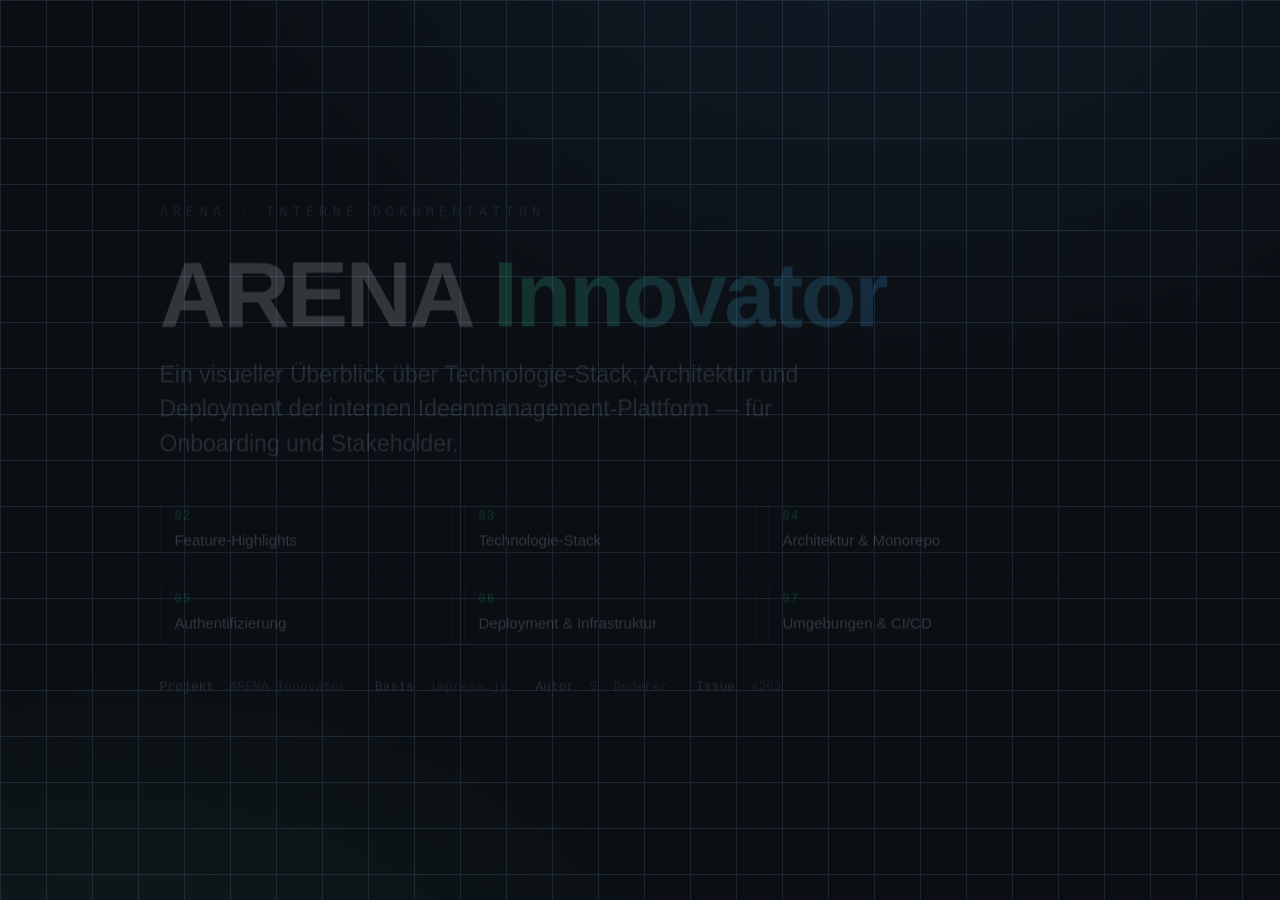
==== innovator-sdederer/index.html @ c208ceb4 "Add innovator landing page (impress.js) — sdederer version Self-contained impress.js overview of the" ====
<!doctype html>
<html lang="de">
<head>
    <meta charset="utf-8">
    <meta name="viewport" content="width=1024">
    <title>ARENA Innovator — Technologie- &amp; Deployment-Überblick</title>
    <link href="style.css" rel="stylesheet">
</head>
<body class="impress-not-supported">

<div class="fallback-message">
    <p>Dein Browser <b>unterstützt die von impress.js benötigten Features nicht</b>, daher siehst
        du eine vereinfachte Version dieser Präsentation.</p>
    <p>Für das beste Erlebnis nutze bitte ein aktuelles <b>Chrome</b>, <b>Safari</b> oder <b>Firefox</b>.</p>
</div>

<div id="impress" data-transition-duration="800">

    <!-- 01 · COVER -->
    <div id="cover" class="step" data-x="0" data-y="0" data-scale="1">
        <p class="cover-brand">ARENA · Interne Dokumentation</p>
        <h1 class="cover-title">
            <span class="arena">ARENA</span>
            <span class="innov">Innovator</span>
        </h1>
        <p class="cover-sub">Ein visueller Überblick über Technologie-Stack, Architektur und
            Deployment der internen Ideenmanagement-Plattform &mdash; für Onboarding und Stakeholder.</p>

        <ol class="cover-index">
            <li><span class="n">02</span> Feature-Highlights</li>
            <li><span class="n">03</span> Technologie-Stack</li>
            <li><span class="n">04</span> Architektur &amp; Monorepo</li>
            <li><span class="n">05</span> Authentifizierung</li>
            <li><span class="n">06</span> Deployment &amp; Infrastruktur</li>
            <li><span class="n">07</span> Umgebungen &amp; CI/CD</li>
        </ol>

        <div class="cover-meta">
            <span><b>Projekt</b> &nbsp;ARENA Innovator</span>
            <span><b>Basis</b> &nbsp;impress.js</span>
            <span><b>Autor</b> &nbsp;S. Dederer</span>
            <span><b>Issue</b> &nbsp;#263</span>
        </div>
    </div>

    <!-- 02 · FEATURES -->
    <div class="step" data-x="1700" data-y="0">
        <div class="panel">
            <span class="sheet-tag">02 / 07</span>
            <p class="kicker">Was der Innovator kann</p>
            <h2>Von der Idee zum Projekt</h2>
            <p class="lead">Mitarbeitende reichen Verbesserungsideen ein, das Team bewertet und
                prüft sie &mdash; angenommene Ideen werden zu echten Projekten.</p>
            <div class="feature-grid">
                <div class="feature">
                    <span class="num">FEAT · 01</span>
                    <h3>Ideen einreichen</h3>
                    <p>Strukturierte Erfassung von Ideen inkl. Beschreibung, Kategorie und Anhängen.</p>
                </div>
                <div class="feature">
                    <span class="num">FEAT · 02</span>
                    <h3>Voting</h3>
                    <p>Das Team stimmt über eingereichte Ideen ab &mdash; die relevantesten steigen auf.</p>
                </div>
                <div class="feature">
                    <span class="num">FEAT · 03</span>
                    <h3>Review-Workflow</h3>
                    <p>Ideen durchlaufen definierte Status bis zur Annahme und Projektüberführung.</p>
                </div>
            </div>
        </div>
    </div>

    <!-- 03 · TECH STACK -->
    <div class="step" data-x="3400" data-y="0">
        <div class="panel">
            <span class="sheet-tag">03 / 07</span>
            <p class="kicker">Technologie-Stack</p>
            <h2>Eine Anfrage, drei Schichten</h2>
            <div class="stack">
                <div class="layer fe">
                    <div>
                        <div class="tier">Frontend</div>
                        <div class="name">Angular</div>
                    </div>
                    <ul class="chips">
                        <li>standalone components</li>
                        <li>functional interceptors</li>
                        <li>feature-based folders</li>
                        <li>apps/frontend</li>
                    </ul>
                </div>
                <div class="flow-arrow">▼ &nbsp; HTTP · JSON &nbsp; ▼</div>
                <div class="layer be">
                    <div>
                        <div class="tier">Backend</div>
                        <div class="name">Spring Boot <small>· Java 25</small></div>
                    </div>
                    <ul class="chips">
                        <li>Maven</li>
                        <li>REST API</li>
                        <li>apps/backend</li>
                    </ul>
                </div>
                <div class="flow-arrow">▼ &nbsp; SQL &nbsp; ▼</div>
                <div class="layer db">
                    <div>
                        <div class="tier">Datenbank</div>
                        <div class="name">PostgreSQL</div>
                    </div>
                    <ul class="chips">
                        <li>PostgreSQL — jede deployte Umgebung</li>
                        <li>H2 file-based — lokale Entwicklung, ohne Setup</li>
                    </ul>
                </div>
            </div>
        </div>
    </div>

    <!-- 04 · ARCHITECTURE / MONOREPO -->
    <div class="step" data-x="5100" data-y="0">
        <div class="panel">
            <span class="sheet-tag">04 / 07</span>
            <p class="kicker">Architektur · Monorepo (#251)</p>
            <h2>Ein Repo, klar getrennte Apps</h2>
            <div class="two-col">
                <div class="card fe">
                    <h3><span class="dot"></span> apps/frontend</h3>
                    <ul>
                        <li>Angular Single-Page-App</li>
                        <li>Kommuniziert per REST mit dem Backend</li>
                        <li>Wird als Container ausgeliefert</li>
                    </ul>
                </div>
                <div class="card be">
                    <h3><span class="dot"></span> apps/backend</h3>
                    <ul>
                        <li>Spring Boot / Java 25 Service</li>
                        <li>Business-Logik &amp; Persistenz</li>
                        <li>Stellt die REST API bereit</li>
                    </ul>
                </div>
            </div>
            <p style="margin-top:22px">Frontend und Backend liegen zusammen im <strong>Monorepo</strong> &mdash;
                gemeinsame Konventionen, ein Ort für Doku (<code style="font-family:var(--mono);color:var(--accent)">README.md</code>,
                <code style="font-family:var(--mono);color:var(--accent)">CLAUDE.md</code>,
                <code style="font-family:var(--mono);color:var(--accent)">MIGRATION.md</code>) und eine
                durchgängige CI/CD-Pipeline.</p>
        </div>
    </div>

    <!-- 05 · AUTHENTICATION -->
    <div class="step" data-x="6800" data-y="0">
        <div class="panel">
            <span class="sheet-tag">05 / 07</span>
            <p class="kicker">Authentifizierung (#255 · #256)</p>
            <h2>Login über GitHub — abgesichert</h2>
            <p class="lead">Der Zugriff läuft über einen vorgeschalteten Proxy und einen zentralen
                Identity-Broker; GitHub dient als Identity Provider.</p>
            <div class="flow">
                <div class="node">
                    <span class="role">Nutzer</span>
                    <div class="who">Browser</div>
                    <p>ruft die App auf</p>
                </div>
                <div class="hop">→</div>
                <div class="node">
                    <span class="role">Gatekeeper</span>
                    <div class="who">OAuth2-Proxy</div>
                    <p>erzwingt Login vor der App</p>
                </div>
                <div class="hop">→</div>
                <div class="node">
                    <span class="role">Broker</span>
                    <div class="who">Keycloak</div>
                    <p>OAuth2 / OIDC Identity-Broker</p>
                </div>
                <div class="hop">→</div>
                <div class="node">
                    <span class="role">Identity Provider</span>
                    <div class="who">GitHub</div>
                    <p>authentifiziert den Nutzer</p>
                </div>
            </div>
        </div>
    </div>

    <!-- 06 · DEPLOYMENT -->
    <div class="step" data-x="8500" data-y="0">
        <div class="panel">
            <span class="sheet-tag">06 / 07</span>
            <p class="kicker">Deployment &amp; Infrastruktur</p>
            <h2>Container in, GitOps out</h2>
            <div class="pipe">
                <div class="stage">
                    <span class="s-name">Build</span>
                    <span class="s-tool">CI-Pipeline</span>
                </div>
                <div class="hop">→</div>
                <div class="stage">
                    <span class="s-name">Container</span>
                    <span class="s-tool">Podman / Docker</span>
                </div>
                <div class="hop">→</div>
                <div class="stage">
                    <span class="s-name">Registry</span>
                    <span class="s-tool">Image + Tag</span>
                </div>
                <div class="hop">→</div>
                <div class="stage">
                    <span class="s-name">Deploy</span>
                    <span class="s-tool">ArgoCD · GitOps</span>
                </div>
            </div>
            <p>Anwendungen werden <strong>containerisiert</strong> (Podman/Docker) und über
                <strong>ArgoCD</strong> nach dem <strong>GitOps</strong>-Prinzip ausgerollt: Der
                gewünschte Zustand steht in Git, ArgoCD gleicht das Cluster kontinuierlich damit ab.</p>
        </div>
    </div>

    <!-- 07 · ENVIRONMENTS / CI-CD -->
    <div class="step" data-x="10200" data-y="0">
        <div class="panel">
            <span class="sheet-tag">07 / 07</span>
            <p class="kicker">Umgebungen &amp; CI/CD</p>
            <h2>Drei Stufen bis zum Team</h2>
            <div class="env-row">
                <div class="env dev">
                    <span class="badge">dev</span>
                    <p>Kontinuierliche Integration neuer Änderungen — schnelles Feedback.</p>
                </div>
                <div class="env demo">
                    <span class="badge">demo</span>
                    <p>Vorführbarer Stand für Stakeholder und Reviews.</p>
                </div>
                <div class="env staging">
                    <span class="badge">staging</span>
                    <p>Produktionsnahe Absicherung vor dem finalen Rollout.</p>
                </div>
            </div>
            <p style="margin-top:22px">Jeder Merge durchläuft die <strong>CI/CD-Pipeline</strong>:
                Build &amp; Tests, Container-Build, dann GitOps-Deployment in die passende Umgebung.</p>
        </div>
    </div>

    <!-- 08 · OUTRO / OVERVIEW -->
    <div id="outro" class="step" data-x="5100" data-y="-2600" data-scale="3">
        <p class="kicker" style="text-align:center">Das große Ganze</p>
        <h2>Idee → Voting → Review → Projekt</h2>
        <p class="lead" style="margin:0 auto">Angular vorne, Spring Boot / Java 25 hinten, PostgreSQL
            als Speicher &mdash; abgesichert über Keycloak &amp; GitHub, containerisiert und per
            ArgoCD-GitOps über dev, demo und staging ausgerollt.</p>
        <ul class="map-legend">
            <li><b>STACK</b> &nbsp;Angular · Spring Boot · Java 25 · PostgreSQL / H2</li>
            <li><b>AUTH</b> &nbsp;OAuth2-Proxy · Keycloak · GitHub IdP</li>
            <li><b>DEPLOY</b> &nbsp;Podman/Docker · ArgoCD · GitOps</li>
            <li><b>ENVS</b> &nbsp;dev · demo · staging</li>
        </ul>
    </div>

</div>

<p class="hint">Navigation: → / Leertaste weiter · ← zurück · Schritt anklicken zum Zoomen</p>

<script src="vendor/impress.js"></script>
<script>impress().init();</script>

</body>
</html>
---- innovator-sdederer/style.css ----
/* =============================================================
   ARENA Innovator — Landingpage (sdederer)
   Self-contained impress.js presentation. No external assets.
   Visual language: dark "mission control" / systems console.
   ============================================================= */

:root {
    --bg:        #0b0f14;
    --bg-2:      #0f151d;
    --panel:     #131c26;
    --panel-2:   #18232f;
    --line:      #24313f;
    --line-soft: #1b2733;
    --ink:       #e8eef4;
    --ink-dim:   #9db0c2;
    --ink-mute:  #5f7488;
    --accent:    #3ddc97;   /* signal green */
    --accent-2:  #4ea8ff;   /* link blue    */
    --accent-3:  #ffcf5c;   /* highlight amber */
    --danger:    #ff6b6b;
    --mono: "SFMono-Regular", "JetBrains Mono", "Fira Code", Consolas, "Liberation Mono", Menlo, monospace;
    --sans: -apple-system, BlinkMacSystemFont, "Segoe UI", Roboto, Helvetica, Arial, sans-serif;
}

* { box-sizing: border-box; }

html, body {
    margin: 0;
    padding: 0;
    background: var(--bg);
    color: var(--ink);
    font-family: var(--sans);
    -webkit-font-smoothing: antialiased;
}

/* Subtle console grid behind everything */
body {
    background-image:
        radial-gradient(1200px 800px at 70% -10%, rgba(78,168,255,0.08), transparent 60%),
        radial-gradient(1000px 700px at 10% 120%, rgba(61,220,151,0.07), transparent 60%),
        linear-gradient(var(--line-soft) 1px, transparent 1px),
        linear-gradient(90deg, var(--line-soft) 1px, transparent 1px);
    background-size: auto, auto, 46px 46px, 46px 46px;
    background-color: var(--bg);
}

/* ----------------------------- fallback ----------------------------- */
.fallback-message {
    font-family: var(--sans);
    line-height: 1.4;
    width: 640px;
    margin: 12vh auto;
    padding: 24px 28px;
    border: 1px solid var(--line);
    border-radius: 10px;
    background: var(--panel);
    color: var(--ink-dim);
}
.impress-supported .fallback-message { display: none; }

/* --------------------------- impress steps -------------------------- */
.step {
    position: relative;
    width: 1000px;
    padding: 54px 60px;
    box-sizing: border-box;
    font-size: 20px;
    line-height: 1.5;
    opacity: 0.18;
    transition: opacity 0.6s ease;
}
.impress-enabled .step { margin: 0; }
.impress-on .step.active { opacity: 1; }

/* Card chrome shared by content steps */
.panel {
    position: relative;
    background: linear-gradient(180deg, var(--panel) 0%, var(--bg-2) 100%);
    border: 1px solid var(--line);
    border-radius: 16px;
    padding: 40px 44px;
    box-shadow: 0 30px 80px rgba(0,0,0,0.55), inset 0 1px 0 rgba(255,255,255,0.03);
}
.panel::before {
    /* corner registration ticks */
    content: "";
    position: absolute;
    inset: 10px;
    border: 1px solid transparent;
    border-radius: 10px;
    background:
        linear-gradient(var(--accent), var(--accent)) left  top    / 18px 2px no-repeat,
        linear-gradient(var(--accent), var(--accent)) left  top    / 2px 18px no-repeat,
        linear-gradient(var(--accent), var(--accent)) right top    / 18px 2px no-repeat,
        linear-gradient(var(--accent), var(--accent)) right top    / 2px 18px no-repeat,
        linear-gradient(var(--accent), var(--accent)) left  bottom / 18px 2px no-repeat,
        linear-gradient(var(--accent), var(--accent)) left  bottom / 2px 18px no-repeat,
        linear-gradient(var(--accent), var(--accent)) right bottom / 18px 2px no-repeat,
        linear-gradient(var(--accent), var(--accent)) right bottom / 2px 18px no-repeat;
    opacity: 0.35;
    pointer-events: none;
}

/* Kicker / eyebrow */
.kicker {
    font-family: var(--mono);
    font-size: 13px;
    letter-spacing: 0.22em;
    text-transform: uppercase;
    color: var(--accent);
    margin: 0 0 10px;
}
.sheet-tag {
    position: absolute;
    top: 22px;
    right: 26px;
    font-family: var(--mono);
    font-size: 12px;
    letter-spacing: 0.12em;
    color: var(--ink-mute);
}

h1, h2, h3 { margin: 0; font-weight: 700; letter-spacing: -0.01em; }
h2 { font-size: 38px; line-height: 1.1; margin-bottom: 8px; }
h3 { font-size: 20px; }
p  { margin: 0 0 14px; color: var(--ink-dim); }
.lead { font-size: 21px; color: var(--ink); max-width: 46ch; }
em { color: var(--accent-3); font-style: normal; }
strong { color: var(--ink); }

/* ------------------------------- cover ------------------------------ */
#cover { width: 1080px; text-align: left; }
.cover-brand {
    font-family: var(--mono);
    font-size: 14px;
    letter-spacing: 0.35em;
    text-transform: uppercase;
    color: var(--ink-mute);
    margin-bottom: 26px;
}
.cover-title {
    font-size: 92px;
    line-height: 0.98;
    letter-spacing: -0.03em;
    margin-bottom: 18px;
}
.cover-title .arena { color: var(--ink); }
.cover-title .innov {
    background: linear-gradient(100deg, var(--accent), var(--accent-2));
    -webkit-background-clip: text;
    background-clip: text;
    color: transparent;
}
.cover-sub { font-size: 23px; max-width: 52ch; color: var(--ink-dim); }

.cover-index {
    list-style: none;
    margin: 34px 0 0;
    padding: 0;
    display: grid;
    grid-template-columns: repeat(3, 1fr);
    gap: 12px;
    max-width: 900px;
}
.cover-index li {
    border: 1px solid var(--line);
    border-radius: 10px;
    padding: 12px 14px;
    background: rgba(19,28,38,0.6);
    font-size: 15px;
    color: var(--ink);
}
.cover-index .n {
    font-family: var(--mono);
    font-size: 12px;
    color: var(--accent);
    display: block;
    margin-bottom: 4px;
    letter-spacing: 0.1em;
}
.cover-meta {
    margin-top: 30px;
    font-family: var(--mono);
    font-size: 13px;
    color: var(--ink-mute);
    display: flex;
    gap: 28px;
    flex-wrap: wrap;
}
.cover-meta b { color: var(--ink-dim); font-weight: 500; }

/* ------------------------------ chips ------------------------------ */
.chips { list-style: none; margin: 0; padding: 0; display: flex; flex-wrap: wrap; gap: 8px; }
.chips li {
    font-family: var(--mono);
    font-size: 13px;
    color: var(--ink-dim);
    border: 1px solid var(--line);
    border-radius: 999px;
    padding: 4px 12px;
    background: rgba(255,255,255,0.02);
}

/* ------------------------- tech stack layers ------------------------ */
.stack { display: grid; gap: 14px; margin-top: 8px; }
.layer {
    display: grid;
    grid-template-columns: 150px 1fr;
    gap: 20px;
    align-items: center;
    border: 1px solid var(--line);
    border-left: 3px solid var(--accent);
    border-radius: 12px;
    padding: 18px 22px;
    background: var(--panel-2);
}
.layer.be  { border-left-color: var(--accent-2); }
.layer.db  { border-left-color: var(--accent-3); }
.layer .tier {
    font-family: var(--mono);
    font-size: 12px;
    letter-spacing: 0.14em;
    text-transform: uppercase;
    color: var(--ink-mute);
}
.layer .name { font-size: 26px; font-weight: 700; color: var(--ink); }
.layer .name small { font-size: 15px; color: var(--ink-dim); font-weight: 400; }
.flow-arrow {
    text-align: center;
    font-family: var(--mono);
    font-size: 12px;
    color: var(--ink-mute);
    letter-spacing: 0.2em;
    margin: -4px 0;
}

/* --------------------------- two column ---------------------------- */
.two-col { display: grid; grid-template-columns: 1fr 1fr; gap: 26px; }
.card {
    border: 1px solid var(--line);
    border-radius: 12px;
    padding: 20px 22px;
    background: var(--panel-2);
}
.card h3 { margin-bottom: 10px; display: flex; align-items: center; gap: 10px; }
.card h3 .dot { width: 9px; height: 9px; border-radius: 50%; background: var(--accent); }
.card.be h3 .dot { background: var(--accent-2); }
.card.db h3 .dot { background: var(--accent-3); }
.card ul { margin: 0; padding-left: 18px; }
.card li { color: var(--ink-dim); font-size: 16px; margin-bottom: 6px; }
.card code { font-family: var(--mono); color: var(--accent); font-size: 14px; }

/* ------------------------- feature grid ---------------------------- */
.feature-grid { display: grid; grid-template-columns: repeat(3, 1fr); gap: 18px; }
.feature {
    border: 1px solid var(--line);
    border-radius: 12px;
    padding: 22px;
    background: var(--panel-2);
}
.feature .num {
    font-family: var(--mono);
    font-size: 12px;
    color: var(--accent);
    letter-spacing: 0.1em;
}
.feature h3 { margin: 8px 0 8px; font-size: 22px; }
.feature p { font-size: 15px; margin: 0; }

/* ---------------------------- auth flow ---------------------------- */
.flow {
    display: flex;
    align-items: stretch;
    gap: 0;
    margin-top: 10px;
}
.node {
    flex: 1;
    border: 1px solid var(--line);
    border-radius: 12px;
    padding: 18px 16px;
    background: var(--panel-2);
    text-align: center;
}
.node .role {
    font-family: var(--mono);
    font-size: 11px;
    letter-spacing: 0.12em;
    text-transform: uppercase;
    color: var(--ink-mute);
    display: block;
    margin-bottom: 6px;
}
.node .who { font-size: 20px; font-weight: 700; color: var(--ink); }
.node p { font-size: 13px; margin: 6px 0 0; }
.hop {
    flex: 0 0 46px;
    display: flex;
    align-items: center;
    justify-content: center;
    color: var(--accent);
    font-family: var(--mono);
    font-size: 20px;
}

/* --------------------------- deployment ---------------------------- */
.pipe { display: flex; align-items: center; gap: 0; margin: 6px 0 22px; }
.stage {
    flex: 1;
    text-align: center;
    border: 1px solid var(--line);
    border-radius: 10px;
    padding: 14px 8px;
    background: var(--panel-2);
    font-size: 15px;
}
.stage .s-name { font-weight: 700; color: var(--ink); display: block; }
.stage .s-tool { font-family: var(--mono); font-size: 12px; color: var(--accent); }
.pipe .hop { flex: 0 0 40px; }

.env-row { display: grid; grid-template-columns: repeat(3, 1fr); gap: 16px; }
.env {
    border: 1px solid var(--line);
    border-radius: 12px;
    padding: 18px 20px;
    background: var(--panel-2);
}
.env .badge {
    font-family: var(--mono);
    font-size: 12px;
    letter-spacing: 0.1em;
    text-transform: uppercase;
    padding: 3px 9px;
    border-radius: 999px;
    color: var(--bg);
    background: var(--accent);
    display: inline-block;
    margin-bottom: 8px;
}
.env.demo .badge    { background: var(--accent-2); }
.env.staging .badge { background: var(--accent-3); }
.env p { font-size: 14px; margin: 0; }

/* --------------------------- outro / map --------------------------- */
#outro { width: 1100px; text-align: center; }
#outro h2 { font-size: 48px; }
.map-legend {
    list-style: none; padding: 0; margin: 26px auto 0; max-width: 760px;
    display: grid; grid-template-columns: repeat(2, 1fr); gap: 12px; text-align: left;
}
.map-legend li {
    font-size: 15px; color: var(--ink-dim);
    border: 1px solid var(--line); border-radius: 10px; padding: 12px 16px;
    background: rgba(19,28,38,0.5);
}
.map-legend b { color: var(--accent); font-family: var(--mono); font-size: 13px; }

/* ------------------------------ hint ------------------------------- */
.hint {
    position: fixed;
    bottom: 18px;
    left: 0; right: 0;
    text-align: center;
    font-family: var(--mono);
    font-size: 12px;
    letter-spacing: 0.1em;
    color: var(--ink-mute);
    z-index: 10;
    opacity: 0;
    transition: opacity 0.5s;
}
.impress-on .hint { opacity: 0.8; }

/* impress fallback when disabled: stack vertically */
.impress-not-supported .step { opacity: 1; margin: 40px auto; }
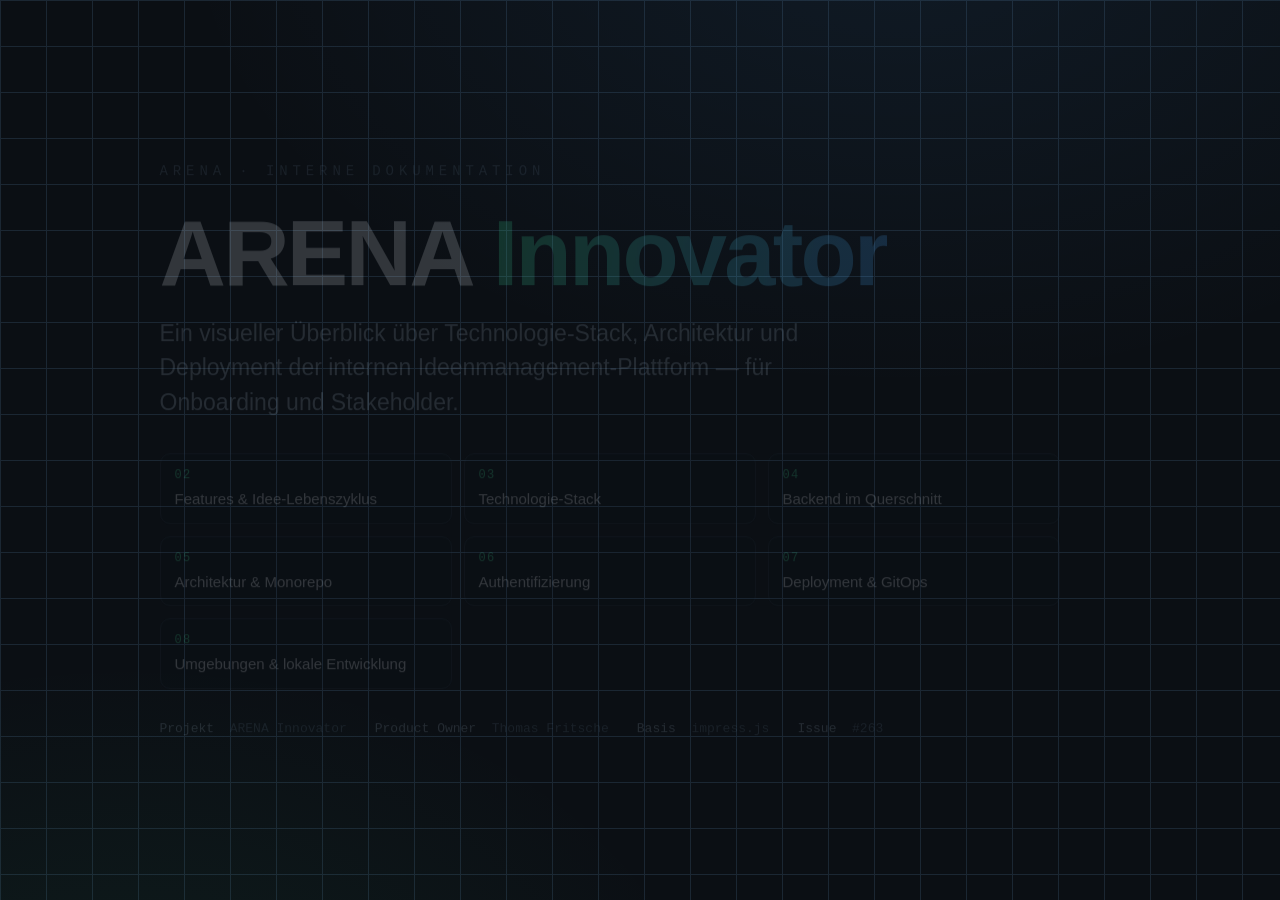
==== commit 7e5d9262: "Enrich innovator landing page: stack, backend, auth, deployment detail Expands the sdederer version " ====
--- a/innovator-sdederer/index.html
+++ b/innovator-sdederer/index.html
@@ -27,54 +27,74 @@
             Deployment der internen Ideenmanagement-Plattform &mdash; für Onboarding und Stakeholder.</p>
 
         <ol class="cover-index">
-            <li><span class="n">02</span> Feature-Highlights</li>
+            <li><span class="n">02</span> Features &amp; Idee-Lebenszyklus</li>
             <li><span class="n">03</span> Technologie-Stack</li>
-            <li><span class="n">04</span> Architektur &amp; Monorepo</li>
-            <li><span class="n">05</span> Authentifizierung</li>
-            <li><span class="n">06</span> Deployment &amp; Infrastruktur</li>
-            <li><span class="n">07</span> Umgebungen &amp; CI/CD</li>
+            <li><span class="n">04</span> Backend im Querschnitt</li>
+            <li><span class="n">05</span> Architektur &amp; Monorepo</li>
+            <li><span class="n">06</span> Authentifizierung</li>
+            <li><span class="n">07</span> Deployment &amp; GitOps</li>
+            <li><span class="n">08</span> Umgebungen &amp; lokale Entwicklung</li>
         </ol>
 
         <div class="cover-meta">
             <span><b>Projekt</b> &nbsp;ARENA Innovator</span>
+            <span><b>Product Owner</b> &nbsp;Thomas Fritsche</span>
             <span><b>Basis</b> &nbsp;impress.js</span>
-            <span><b>Autor</b> &nbsp;S. Dederer</span>
             <span><b>Issue</b> &nbsp;#263</span>
         </div>
     </div>
 
-    <!-- 02 · FEATURES -->
-    <div class="step" data-x="1700" data-y="0">
-        <div class="panel">
-            <span class="sheet-tag">02 / 07</span>
+    <!-- 02 · FEATURES & LIFECYCLE -->
+    <div class="step" data-x="1800" data-y="0">
+        <div class="panel">
+            <span class="sheet-tag">02 / 08</span>
             <p class="kicker">Was der Innovator kann</p>
             <h2>Von der Idee zum Projekt</h2>
-            <p class="lead">Mitarbeitende reichen Verbesserungsideen ein, das Team bewertet und
-                prüft sie &mdash; angenommene Ideen werden zu echten Projekten.</p>
+            <p class="lead">Mitarbeitende reichen Ideen ein, das Team bewertet und prüft sie &mdash;
+                angenommene Ideen werden zu echten Projekten.</p>
             <div class="feature-grid">
                 <div class="feature">
                     <span class="num">FEAT · 01</span>
                     <h3>Ideen einreichen</h3>
-                    <p>Strukturierte Erfassung von Ideen inkl. Beschreibung, Kategorie und Anhängen.</p>
+                    <p>Erfassung inkl. Beschreibung &amp; Kategorie. Entwürfe sind nur für den Autor sichtbar.</p>
                 </div>
                 <div class="feature">
                     <span class="num">FEAT · 02</span>
                     <h3>Voting</h3>
-                    <p>Das Team stimmt über eingereichte Ideen ab &mdash; die relevantesten steigen auf.</p>
+                    <p>Das Team stimmt über veröffentlichte Ideen ab &mdash; die relevantesten steigen auf.</p>
                 </div>
                 <div class="feature">
                     <span class="num">FEAT · 03</span>
                     <h3>Review-Workflow</h3>
-                    <p>Ideen durchlaufen definierte Status bis zur Annahme und Projektüberführung.</p>
-                </div>
-            </div>
+                    <p>Organisator:innen prüfen Ideen; ein Verdikt pro Review &mdash; angenommen oder abgelehnt.</p>
+                </div>
+            </div>
+
+            <p class="kicker" style="margin-top:24px">Idee als Zustandsautomat</p>
+            <div class="lifecycle">
+                <div class="lc-node"><b>Draft</b><small>nur Autor</small></div>
+                <div class="lc-arrow"><span class="glyph">→</span>publish</div>
+                <div class="lc-node"><b>Published</b><small>für alle</small></div>
+                <div class="lc-arrow"><span class="glyph">→</span>submit</div>
+                <div class="lc-node"><b>Review</b><small>Verdikt offen</small></div>
+                <div class="lc-arrow"><span class="glyph">→</span>approve</div>
+                <div class="lc-node"><b>Approved</b><small>freigegeben</small></div>
+                <div class="lc-arrow"><span class="glyph">→</span>start</div>
+                <div class="lc-node"><b>Progress</b><small>in Umsetzung</small></div>
+                <div class="lc-arrow"><span class="glyph">⇢</span>auto</div>
+                <div class="lc-node"><b>Archived</b><small>ausgelaufen</small></div>
+                <div class="lc-arrow"><span class="glyph">↘</span>reject</div>
+                <div class="lc-node reject"><b>Rejected</b><small>abgelehnt</small></div>
+            </div>
+            <p class="lc-note">Rollen <strong>Employee</strong> &amp; <strong>Organisator</strong> treiben die Übergänge &middot;
+                Archivierung durch einen Job um 00:00 UTC &middot; abgelehnte &amp; archivierte Ideen bleiben sichtbar</p>
         </div>
     </div>
 
     <!-- 03 · TECH STACK -->
-    <div class="step" data-x="3400" data-y="0">
-        <div class="panel">
-            <span class="sheet-tag">03 / 07</span>
+    <div class="step" data-x="3600" data-y="0">
+        <div class="panel">
+            <span class="sheet-tag">03 / 08</span>
             <p class="kicker">Technologie-Stack</p>
             <h2>Eine Anfrage, drei Schichten</h2>
             <div class="stack">
@@ -84,22 +104,23 @@
                         <div class="name">Angular</div>
                     </div>
                     <ul class="chips">
-                        <li>standalone components</li>
-                        <li>functional interceptors</li>
-                        <li>feature-based folders</li>
-                        <li>apps/frontend</li>
-                    </ul>
-                </div>
-                <div class="flow-arrow">▼ &nbsp; HTTP · JSON &nbsp; ▼</div>
+                        <li>standalone components — keine NgModules</li>
+                        <li>Interceptors &amp; Guards als Funktionen</li>
+                        <li>feature-basierte Ordnerstruktur</li>
+                        <li>Build: npm</li>
+                    </ul>
+                </div>
+                <div class="flow-arrow">▼ &nbsp; REST · HTTP · JSON &nbsp; ▼</div>
                 <div class="layer be">
                     <div>
                         <div class="tier">Backend</div>
-                        <div class="name">Spring Boot <small>· Java 25</small></div>
+                        <div class="name">Spring Boot 4 <small>· Java 25</small></div>
                     </div>
                     <ul class="chips">
-                        <li>Maven</li>
+                        <li>Build: Maven</li>
+                        <li>Spring Data JPA</li>
+                        <li>MapStruct (Entity ↔ DTO)</li>
                         <li>REST API</li>
-                        <li>apps/backend</li>
                     </ul>
                 </div>
                 <div class="flow-arrow">▼ &nbsp; SQL &nbsp; ▼</div>
@@ -110,151 +131,190 @@
                     </div>
                     <ul class="chips">
                         <li>PostgreSQL — jede deployte Umgebung</li>
-                        <li>H2 file-based — lokale Entwicklung, ohne Setup</li>
-                    </ul>
-                </div>
-            </div>
-        </div>
-    </div>
-
-    <!-- 04 · ARCHITECTURE / MONOREPO -->
-    <div class="step" data-x="5100" data-y="0">
-        <div class="panel">
-            <span class="sheet-tag">04 / 07</span>
+                        <li>H2 file-based — lokale Entwicklung ohne Setup</li>
+                    </ul>
+                </div>
+            </div>
+        </div>
+    </div>
+
+    <!-- 04 · BACKEND CROSS-SECTION -->
+    <div class="step" data-x="5400" data-y="0">
+        <div class="panel">
+            <span class="sheet-tag">04 / 08</span>
+            <p class="kicker">Backend im Querschnitt · apps/backend</p>
+            <h2>Klare Schichtung von der HTTP-Kante zur DB</h2>
+            <div class="strata">
+                <div class="stratum">
+                    <span class="depth">01</span><strong>controller</strong>
+                    <span class="note">HTTP-Kante — spricht ausschließlich DTOs</span>
+                </div>
+                <div class="stratum">
+                    <span class="depth">02</span><strong>services</strong>
+                    <span class="note">Geschäftslogik &amp; Regeln</span>
+                </div>
+                <div class="stratum">
+                    <span class="depth">03</span><strong>repositorys<span class="sic">sic</span></strong>
+                    <span class="note">Spring Data JPA — Persistenzzugriff</span>
+                </div>
+                <div class="stratum">
+                    <span class="depth">04</span><strong>entities</strong>
+                    <span class="note">JPA-Objektgraph — verschachtelte Relationen</span>
+                </div>
+            </div>
+            <p class="mapper"><b>MapStruct</b> mappt den verschachtelten Entity-Graph auf flache DTOs.
+                Relationen überqueren die API <strong>nur als IDs</strong>, nie als geschachtelte Objekte &mdash;
+                der Contract bleibt flach.</p>
+        </div>
+    </div>
+
+    <!-- 05 · ARCHITECTURE / MONOREPO -->
+    <div class="step" data-x="7200" data-y="0">
+        <div class="panel">
+            <span class="sheet-tag">05 / 08</span>
             <p class="kicker">Architektur · Monorepo (#251)</p>
-            <h2>Ein Repo, klar getrennte Apps</h2>
+            <h2>Ein Repo, zwei unabhängige Apps</h2>
             <div class="two-col">
                 <div class="card fe">
                     <h3><span class="dot"></span> apps/frontend</h3>
                     <ul>
                         <li>Angular Single-Page-App</li>
-                        <li>Kommuniziert per REST mit dem Backend</li>
-                        <li>Wird als Container ausgeliefert</li>
+                        <li>eigene Abhängigkeiten &amp; Versionierung</li>
+                        <li>CI: <code>frontend-*.yml</code>, Pfadfilter <code>apps/frontend/**</code></li>
                     </ul>
                 </div>
                 <div class="card be">
                     <h3><span class="dot"></span> apps/backend</h3>
                     <ul>
-                        <li>Spring Boot / Java 25 Service</li>
-                        <li>Business-Logik &amp; Persistenz</li>
-                        <li>Stellt die REST API bereit</li>
-                    </ul>
-                </div>
-            </div>
-            <p style="margin-top:22px">Frontend und Backend liegen zusammen im <strong>Monorepo</strong> &mdash;
-                gemeinsame Konventionen, ein Ort für Doku (<code style="font-family:var(--mono);color:var(--accent)">README.md</code>,
+                        <li>Spring Boot API</li>
+                        <li>eigene Abhängigkeiten &amp; Versionierung</li>
+                        <li>CI: <code>backend-*.yml</code>, Pfadfilter <code>apps/backend/**</code></li>
+                    </ul>
+                </div>
+            </div>
+            <p style="margin-top:20px"><code style="font-family:var(--mono);color:var(--accent)">./run &lt;action&gt; &lt;app&gt;</code>
+                ist ein <strong>Dispatcher</strong>, kein Build-System &mdash; bewusst keine vereinheitlichende
+                Toolchain darüber. Doku liegt zentral im Repo
+                (<code style="font-family:var(--mono);color:var(--accent)">README.md</code>,
                 <code style="font-family:var(--mono);color:var(--accent)">CLAUDE.md</code>,
-                <code style="font-family:var(--mono);color:var(--accent)">MIGRATION.md</code>) und eine
-                durchgängige CI/CD-Pipeline.</p>
-        </div>
-    </div>
-
-    <!-- 05 · AUTHENTICATION -->
-    <div class="step" data-x="6800" data-y="0">
-        <div class="panel">
-            <span class="sheet-tag">05 / 07</span>
+                <code style="font-family:var(--mono);color:var(--accent)">MIGRATION.md</code>).</p>
+        </div>
+    </div>
+
+    <!-- 06 · AUTHENTICATION -->
+    <div class="step" data-x="9000" data-y="0">
+        <div class="panel">
+            <span class="sheet-tag">06 / 08</span>
             <p class="kicker">Authentifizierung (#255 · #256)</p>
-            <h2>Login über GitHub — abgesichert</h2>
-            <p class="lead">Der Zugriff läuft über einen vorgeschalteten Proxy und einen zentralen
-                Identity-Broker; GitHub dient als Identity Provider.</p>
-            <div class="flow">
-                <div class="node">
-                    <span class="role">Nutzer</span>
-                    <div class="who">Browser</div>
-                    <p>ruft die App auf</p>
-                </div>
-                <div class="hop">→</div>
-                <div class="node">
-                    <span class="role">Gatekeeper</span>
-                    <div class="who">OAuth2-Proxy</div>
-                    <p>erzwingt Login vor der App</p>
-                </div>
-                <div class="hop">→</div>
-                <div class="node">
-                    <span class="role">Broker</span>
-                    <div class="who">Keycloak</div>
-                    <p>OAuth2 / OIDC Identity-Broker</p>
-                </div>
-                <div class="hop">→</div>
-                <div class="node">
-                    <span class="role">Identity Provider</span>
-                    <div class="who">GitHub</div>
-                    <p>authentifiziert den Nutzer</p>
-                </div>
-            </div>
-        </div>
-    </div>
-
-    <!-- 06 · DEPLOYMENT -->
-    <div class="step" data-x="8500" data-y="0">
-        <div class="panel">
-            <span class="sheet-tag">06 / 07</span>
+            <h2>Pragmatisch heute, föderiert als Ziel</h2>
+            <div class="auth-cols">
+                <div class="auth-col now">
+                    <h3>Heute <span class="tag">interim</span></h3>
+                    <div class="mode">
+                        <code>security.mode = default</code>
+                        <p>Lässt alle Requests durch — echte Auth wird <strong>vorgelagert</strong> angenommen.</p>
+                    </div>
+                    <div class="mode">
+                        <code>security.mode = no-auth</code>
+                        <p>HTTP Basic; Passwort jedes Seed-Users ist <code>"no-auth"</code> — für lokale Dev &amp; Demo.</p>
+                    </div>
+                    <p class="roles">Rollen: <code>EMPLOYEE</code> · <code>ORGANISATOR</code> · <code>ADMIN</code></p>
+                </div>
+                <div class="auth-col next">
+                    <h3>Ziel <span class="tag">föderiert</span></h3>
+                    <ul class="chain">
+                        <li><span class="step-n">1</span><span><b>GitHub</b><small>Identity Provider — vorhandenes Konto</small></span><span class="status ext">extern</span></li>
+                        <li><span class="step-n">2</span><span><b>Keycloak</b><small>Realm, GitHub als einzige Login-Methode</small></span><span class="status ok">konfiguriert</span></li>
+                        <li><span class="step-n">3</span><span><b>OAuth2-Proxy</b><small>vorgeschaltet, als Init-Container im Helm-Chart</small></span><span class="status wip">verdrahtet</span></li>
+                        <li><span class="step-n">4</span><span><b>ARENA App</b><small>OAuth2-Backend + Login-Flow</small></span><span class="status wip">in Arbeit</span></li>
+                    </ul>
+                </div>
+            </div>
+            <p class="lc-note" style="margin-top:16px">Bewusst sequenziert: Die Infrastruktur bleibt aus, bis die
+                App-Seite steht &mdash; dann ist das Aktivieren ein Schalter, kein Projekt.</p>
+        </div>
+    </div>
+
+    <!-- 07 · DEPLOYMENT -->
+    <div class="step" data-x="10800" data-y="0">
+        <div class="panel">
+            <span class="sheet-tag">07 / 08</span>
             <p class="kicker">Deployment &amp; Infrastruktur</p>
-            <h2>Container in, GitOps out</h2>
+            <h2>Container rein, GitOps raus</h2>
             <div class="pipe">
                 <div class="stage">
-                    <span class="s-name">Build</span>
-                    <span class="s-tool">CI-Pipeline</span>
+                    <span class="s-name">Multi-Stage Image</span>
+                    <span class="s-tool">Maven → Temurin JRE · non-root</span>
                 </div>
                 <div class="hop">→</div>
                 <div class="stage">
-                    <span class="s-name">Container</span>
-                    <span class="s-tool">Podman / Docker</span>
+                    <span class="s-name">gitops-config</span>
+                    <span class="s-tool">Helm-Charts, 1 pro App</span>
                 </div>
                 <div class="hop">→</div>
                 <div class="stage">
-                    <span class="s-name">Registry</span>
-                    <span class="s-tool">Image + Tag</span>
+                    <span class="s-name">ArgoCD</span>
+                    <span class="s-tool">auto-sync · self-heal · prune</span>
                 </div>
                 <div class="hop">→</div>
                 <div class="stage">
-                    <span class="s-name">Deploy</span>
-                    <span class="s-tool">ArgoCD · GitOps</span>
-                </div>
-            </div>
-            <p>Anwendungen werden <strong>containerisiert</strong> (Podman/Docker) und über
-                <strong>ArgoCD</strong> nach dem <strong>GitOps</strong>-Prinzip ausgerollt: Der
-                gewünschte Zustand steht in Git, ArgoCD gleicht das Cluster kontinuierlich damit ab.</p>
-        </div>
-    </div>
-
-    <!-- 07 · ENVIRONMENTS / CI-CD -->
-    <div class="step" data-x="10200" data-y="0">
-        <div class="panel">
-            <span class="sheet-tag">07 / 07</span>
-            <p class="kicker">Umgebungen &amp; CI/CD</p>
-            <h2>Drei Stufen bis zum Team</h2>
+                    <span class="s-name">Cluster</span>
+                    <span class="s-tool">Podman / Docker</span>
+                </div>
+            </div>
+            <p>Das Build-Image ist <strong>mehrstufig</strong>: Maven kompiliert das JAR, die Build-Stage wird
+                verworfen (Toolchain wird nie ausgeliefert), es läuft nur ein schlankes Temurin-JRE als
+                <strong>non-root</strong>. Ein Merge in <strong>gitops-config</strong> <em>ist</em> das Deployment:
+                <strong>ArgoCD</strong> gleicht den Cluster kontinuierlich mit Git ab &mdash; Drift wird geheilt,
+                verwaiste Ressourcen werden entfernt.</p>
+            <p class="lc-note">Cluster-Zustand ≡ Repo-Zustand — kein Click-Ops.</p>
+        </div>
+    </div>
+
+    <!-- 08 · ENVIRONMENTS & LOCAL DEV -->
+    <div class="step" data-x="12600" data-y="0">
+        <div class="panel">
+            <span class="sheet-tag">08 / 08</span>
+            <p class="kicker">Umgebungen &amp; lokale Entwicklung</p>
+            <h2>Von <code style="font-family:var(--mono);color:var(--accent)">./run</code> bis zum Cluster</h2>
+
+            <span class="run-cmd">./run
+                <span class="sub">db hochfahren · starten · testen — ein Kommando</span>
+            </span>
+            <div class="split2">
+                <div class="opt default">
+                    <span class="flag">default</span>
+                    <h3>Echtes PostgreSQL im Container</h3>
+                    <p>Docker/Podman, mit Demo-Daten geseedet &mdash; Schema gegen die committete Schema-Datei geprüft.</p>
+                </div>
+                <div class="opt h2">
+                    <span class="flag">--h2 (opt-in)</span>
+                    <h3>File-based H2, null Infrastruktur</h3>
+                    <p>Leere lokale Datei-DB, komplett ohne Docker &mdash; sofort startklar.</p>
+                </div>
+            </div>
+
+            <p class="kicker" style="margin-top:22px">Deployte Umgebungen</p>
             <div class="env-row">
-                <div class="env dev">
-                    <span class="badge">dev</span>
-                    <p>Kontinuierliche Integration neuer Änderungen — schnelles Feedback.</p>
-                </div>
-                <div class="env demo">
-                    <span class="badge">demo</span>
-                    <p>Vorführbarer Stand für Stakeholder und Reviews.</p>
-                </div>
-                <div class="env staging">
-                    <span class="badge">staging</span>
-                    <p>Produktionsnahe Absicherung vor dem finalen Rollout.</p>
-                </div>
-            </div>
-            <p style="margin-top:22px">Jeder Merge durchläuft die <strong>CI/CD-Pipeline</strong>:
-                Build &amp; Tests, Container-Build, dann GitOps-Deployment in die passende Umgebung.</p>
-        </div>
-    </div>
-
-    <!-- 08 · OUTRO / OVERVIEW -->
-    <div id="outro" class="step" data-x="5100" data-y="-2600" data-scale="3">
+                <div class="env dev"><span class="badge">dev</span><p>Kontinuierliche Integration — schnelles Feedback.</p></div>
+                <div class="env demo"><span class="badge">demo</span><p>Öffentlich vorführbarer Stand für Stakeholder.</p></div>
+                <div class="env staging"><span class="badge">staging</span><p>Produktionsnahe Absicherung vor dem Rollout.</p></div>
+            </div>
+        </div>
+    </div>
+
+    <!-- 09 · OUTRO / OVERVIEW -->
+    <div id="outro" class="step" data-x="7200" data-y="-2800" data-scale="3">
         <p class="kicker" style="text-align:center">Das große Ganze</p>
         <h2>Idee → Voting → Review → Projekt</h2>
-        <p class="lead" style="margin:0 auto">Angular vorne, Spring Boot / Java 25 hinten, PostgreSQL
-            als Speicher &mdash; abgesichert über Keycloak &amp; GitHub, containerisiert und per
+        <p class="lead" style="margin:0 auto">Angular vorne, Spring Boot 4 / Java 25 hinten, PostgreSQL
+            als Speicher &mdash; abgesichert über Keycloak &amp; GitHub, mehrstufig containerisiert und per
             ArgoCD-GitOps über dev, demo und staging ausgerollt.</p>
         <ul class="map-legend">
-            <li><b>STACK</b> &nbsp;Angular · Spring Boot · Java 25 · PostgreSQL / H2</li>
+            <li><b>STACK</b> &nbsp;Angular · Spring Boot 4 · Java 25 · PostgreSQL / H2</li>
+            <li><b>BACKEND</b> &nbsp;controller → service → repository → entity · MapStruct</li>
             <li><b>AUTH</b> &nbsp;OAuth2-Proxy · Keycloak · GitHub IdP</li>
-            <li><b>DEPLOY</b> &nbsp;Podman/Docker · ArgoCD · GitOps</li>
-            <li><b>ENVS</b> &nbsp;dev · demo · staging</li>
+            <li><b>DEPLOY</b> &nbsp;Multi-Stage · Helm · ArgoCD · GitOps</li>
         </ul>
     </div>
 
--- a/innovator-sdederer/style.css
+++ b/innovator-sdederer/style.css
@@ -355,6 +355,115 @@
 }
 .map-legend b { color: var(--accent); font-family: var(--mono); font-size: 13px; }
 
+/* --------------------------- lifecycle ----------------------------- */
+.lifecycle { display: flex; align-items: center; gap: 0; margin-top: 18px; flex-wrap: wrap; }
+.lc-node {
+    border: 1px solid var(--line);
+    border-radius: 10px;
+    padding: 10px 12px;
+    background: var(--panel-2);
+    text-align: center;
+    min-width: 92px;
+}
+.lc-node b { display: block; color: var(--ink); font-size: 15px; }
+.lc-node small { color: var(--ink-mute); font-size: 11px; font-family: var(--mono); }
+.lc-node.reject { border-color: rgba(255,107,107,0.5); }
+.lc-node.reject b { color: var(--danger); }
+.lc-arrow {
+    flex: 0 0 auto;
+    color: var(--accent);
+    font-family: var(--mono);
+    font-size: 11px;
+    padding: 0 8px;
+    text-align: center;
+    letter-spacing: 0.05em;
+}
+.lc-arrow .glyph { display: block; font-size: 15px; }
+.lc-note {
+    margin-top: 14px;
+    font-family: var(--mono);
+    font-size: 12px;
+    color: var(--ink-mute);
+}
+
+/* ------------------------- backend strata -------------------------- */
+.strata { display: grid; gap: 8px; margin-top: 6px; }
+.stratum {
+    display: grid;
+    grid-template-columns: 40px 160px 1fr;
+    align-items: center;
+    gap: 16px;
+    border: 1px solid var(--line);
+    border-radius: 10px;
+    padding: 12px 18px;
+    background: var(--panel-2);
+}
+.stratum .depth { font-family: var(--mono); color: var(--accent); font-size: 13px; }
+.stratum strong { color: var(--ink); font-size: 18px; }
+.stratum .note { color: var(--ink-dim); font-size: 14px; }
+.stratum .sic { font-family: var(--mono); font-size: 11px; color: var(--accent-3); margin-left: 8px; }
+.mapper {
+    margin-top: 16px;
+    border: 1px dashed var(--line);
+    border-radius: 10px;
+    padding: 14px 18px;
+    background: rgba(255,207,92,0.05);
+    font-size: 15px;
+    color: var(--ink-dim);
+}
+.mapper b { color: var(--accent-3); font-family: var(--mono); font-size: 13px; }
+
+/* ----------------------- auth two-state ---------------------------- */
+.auth-cols { display: grid; grid-template-columns: 1fr 1fr; gap: 26px; }
+.auth-col h3 {
+    display: flex; align-items: center; gap: 10px; margin-bottom: 12px; font-size: 19px;
+}
+.auth-col h3 .tag {
+    font-family: var(--mono); font-size: 11px; letter-spacing: 0.1em; text-transform: uppercase;
+    padding: 2px 8px; border-radius: 999px;
+}
+.auth-col.now  h3 .tag { background: rgba(255,207,92,0.18); color: var(--accent-3); border: 1px solid rgba(255,207,92,0.4); }
+.auth-col.next h3 .tag { background: rgba(61,220,151,0.15); color: var(--accent); border: 1px solid rgba(61,220,151,0.4); }
+.mode {
+    border: 1px solid var(--line); border-radius: 10px; padding: 12px 14px;
+    background: var(--panel-2); margin-bottom: 10px;
+}
+.mode code { font-family: var(--mono); color: var(--accent-3); font-size: 13px; }
+.mode p { font-size: 13px; margin: 6px 0 0; }
+.chain { list-style: none; margin: 0; padding: 0; }
+.chain li {
+    display: flex; align-items: center; gap: 12px;
+    border: 1px solid var(--line); border-radius: 10px; padding: 10px 14px;
+    background: var(--panel-2); margin-bottom: 8px; position: relative;
+}
+.chain li .step-n { font-family: var(--mono); color: var(--accent); font-size: 13px; }
+.chain li b { color: var(--ink); font-size: 15px; }
+.chain li small { color: var(--ink-mute); font-size: 12px; display: block; }
+.chain li .status {
+    margin-left: auto; font-family: var(--mono); font-size: 10px; letter-spacing: 0.06em;
+    padding: 2px 8px; border-radius: 999px; text-transform: uppercase; white-space: nowrap;
+}
+.status.ok   { background: rgba(61,220,151,0.15); color: var(--accent); }
+.status.wip  { background: rgba(255,207,92,0.15); color: var(--accent-3); }
+.status.ext  { background: rgba(78,168,255,0.15); color: var(--accent-2); }
+.roles { margin-top: 14px; font-family: var(--mono); font-size: 13px; color: var(--ink-mute); }
+.roles code { color: var(--accent-2); }
+
+/* --------------------- local dev split ----------------------------- */
+.run-cmd {
+    display: inline-block; font-family: var(--mono); font-size: 22px; color: var(--accent);
+    border: 1px solid var(--line); border-radius: 8px; padding: 8px 16px; background: var(--bg);
+    margin: 6px 0 18px;
+}
+.run-cmd .sub { display:block; font-size: 12px; color: var(--ink-mute); margin-top: 4px; }
+.split2 { display: grid; grid-template-columns: 1fr 1fr; gap: 20px; }
+.split2 .opt { border: 1px solid var(--line); border-radius: 12px; padding: 18px 20px; background: var(--panel-2); }
+.split2 .opt .flag { font-family: var(--mono); font-size: 12px; color: var(--accent-3); }
+.split2 .opt h3 { font-size: 19px; margin: 6px 0 8px; }
+.split2 .opt.default { border-left: 3px solid var(--accent); }
+.split2 .opt.h2 { border-left: 3px solid var(--accent-3); }
+.split2 .opt p { font-size: 14px; margin: 0; }
+
 /* ------------------------------ hint ------------------------------- */
 .hint {
     position: fixed;
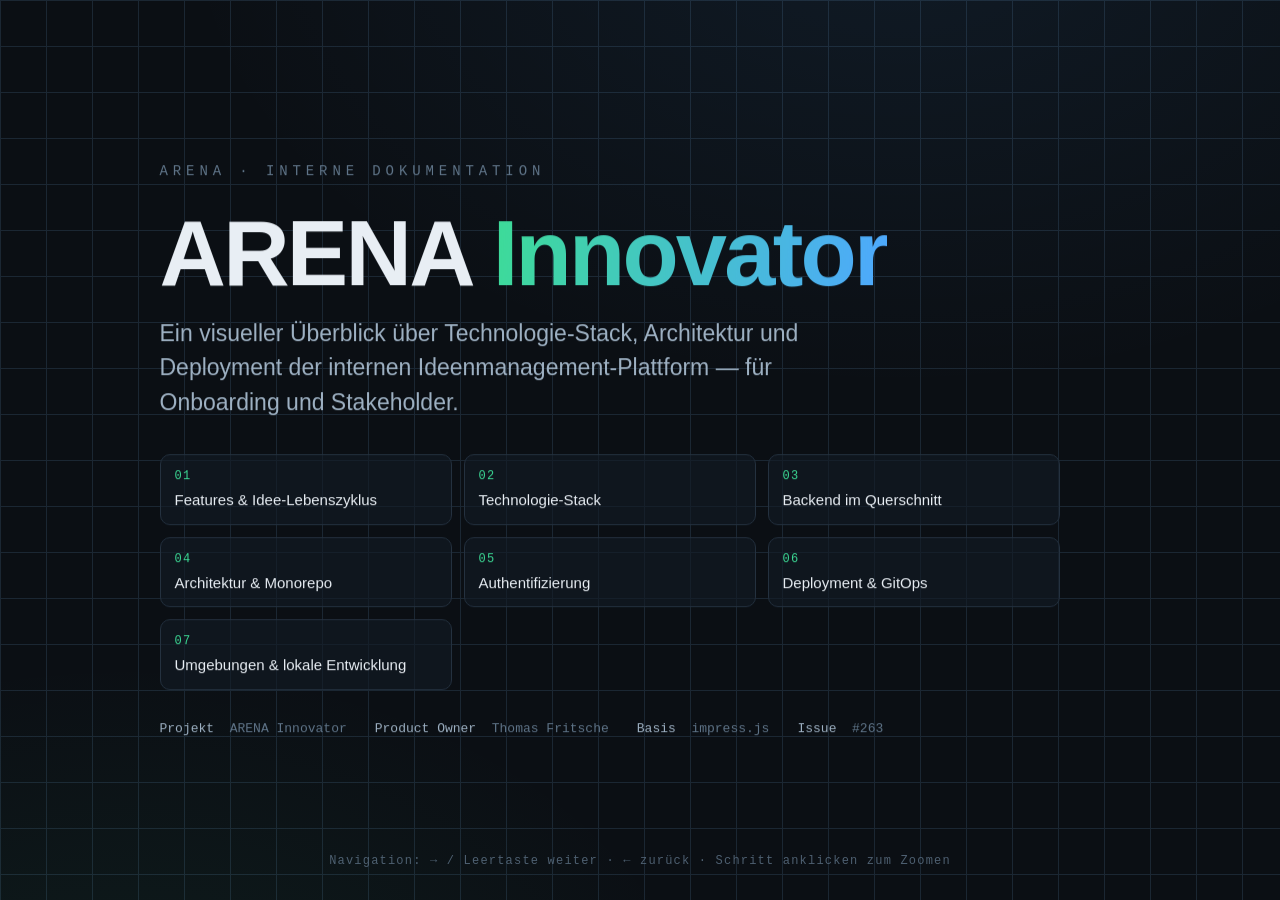
==== commit 92bb7f31: "Fix step visibility and 1-based numbering - active step used a non-existent .impress-on selector, so" ====
--- a/innovator-sdederer/index.html
+++ b/innovator-sdederer/index.html
@@ -27,13 +27,13 @@
             Deployment der internen Ideenmanagement-Plattform &mdash; für Onboarding und Stakeholder.</p>
 
         <ol class="cover-index">
-            <li><span class="n">02</span> Features &amp; Idee-Lebenszyklus</li>
-            <li><span class="n">03</span> Technologie-Stack</li>
-            <li><span class="n">04</span> Backend im Querschnitt</li>
-            <li><span class="n">05</span> Architektur &amp; Monorepo</li>
-            <li><span class="n">06</span> Authentifizierung</li>
-            <li><span class="n">07</span> Deployment &amp; GitOps</li>
-            <li><span class="n">08</span> Umgebungen &amp; lokale Entwicklung</li>
+            <li><span class="n">01</span> Features &amp; Idee-Lebenszyklus</li>
+            <li><span class="n">02</span> Technologie-Stack</li>
+            <li><span class="n">03</span> Backend im Querschnitt</li>
+            <li><span class="n">04</span> Architektur &amp; Monorepo</li>
+            <li><span class="n">05</span> Authentifizierung</li>
+            <li><span class="n">06</span> Deployment &amp; GitOps</li>
+            <li><span class="n">07</span> Umgebungen &amp; lokale Entwicklung</li>
         </ol>
 
         <div class="cover-meta">
@@ -47,7 +47,7 @@
     <!-- 02 · FEATURES & LIFECYCLE -->
     <div class="step" data-x="1800" data-y="0">
         <div class="panel">
-            <span class="sheet-tag">02 / 08</span>
+            <span class="sheet-tag">01 / 07</span>
             <p class="kicker">Was der Innovator kann</p>
             <h2>Von der Idee zum Projekt</h2>
             <p class="lead">Mitarbeitende reichen Ideen ein, das Team bewertet und prüft sie &mdash;
@@ -94,7 +94,7 @@
     <!-- 03 · TECH STACK -->
     <div class="step" data-x="3600" data-y="0">
         <div class="panel">
-            <span class="sheet-tag">03 / 08</span>
+            <span class="sheet-tag">02 / 07</span>
             <p class="kicker">Technologie-Stack</p>
             <h2>Eine Anfrage, drei Schichten</h2>
             <div class="stack">
@@ -141,7 +141,7 @@
     <!-- 04 · BACKEND CROSS-SECTION -->
     <div class="step" data-x="5400" data-y="0">
         <div class="panel">
-            <span class="sheet-tag">04 / 08</span>
+            <span class="sheet-tag">03 / 07</span>
             <p class="kicker">Backend im Querschnitt · apps/backend</p>
             <h2>Klare Schichtung von der HTTP-Kante zur DB</h2>
             <div class="strata">
@@ -171,7 +171,7 @@
     <!-- 05 · ARCHITECTURE / MONOREPO -->
     <div class="step" data-x="7200" data-y="0">
         <div class="panel">
-            <span class="sheet-tag">05 / 08</span>
+            <span class="sheet-tag">04 / 07</span>
             <p class="kicker">Architektur · Monorepo (#251)</p>
             <h2>Ein Repo, zwei unabhängige Apps</h2>
             <div class="two-col">
@@ -204,7 +204,7 @@
     <!-- 06 · AUTHENTICATION -->
     <div class="step" data-x="9000" data-y="0">
         <div class="panel">
-            <span class="sheet-tag">06 / 08</span>
+            <span class="sheet-tag">05 / 07</span>
             <p class="kicker">Authentifizierung (#255 · #256)</p>
             <h2>Pragmatisch heute, föderiert als Ziel</h2>
             <div class="auth-cols">
@@ -238,7 +238,7 @@
     <!-- 07 · DEPLOYMENT -->
     <div class="step" data-x="10800" data-y="0">
         <div class="panel">
-            <span class="sheet-tag">07 / 08</span>
+            <span class="sheet-tag">06 / 07</span>
             <p class="kicker">Deployment &amp; Infrastruktur</p>
             <h2>Container rein, GitOps raus</h2>
             <div class="pipe">
@@ -274,7 +274,7 @@
     <!-- 08 · ENVIRONMENTS & LOCAL DEV -->
     <div class="step" data-x="12600" data-y="0">
         <div class="panel">
-            <span class="sheet-tag">08 / 08</span>
+            <span class="sheet-tag">07 / 07</span>
             <p class="kicker">Umgebungen &amp; lokale Entwicklung</p>
             <h2>Von <code style="font-family:var(--mono);color:var(--accent)">./run</code> bis zum Cluster</h2>
 
--- a/innovator-sdederer/style.css
+++ b/innovator-sdederer/style.css
@@ -70,7 +70,7 @@
     transition: opacity 0.6s ease;
 }
 .impress-enabled .step { margin: 0; }
-.impress-on .step.active { opacity: 1; }
+.step.active { opacity: 1; }
 
 /* Card chrome shared by content steps */
 .panel {
@@ -478,7 +478,7 @@
     opacity: 0;
     transition: opacity 0.5s;
 }
-.impress-on .hint { opacity: 0.8; }
+.impress-enabled .hint { opacity: 0.8; }
 
 /* impress fallback when disabled: stack vertically */
 .impress-not-supported .step { opacity: 1; margin: 40px auto; }
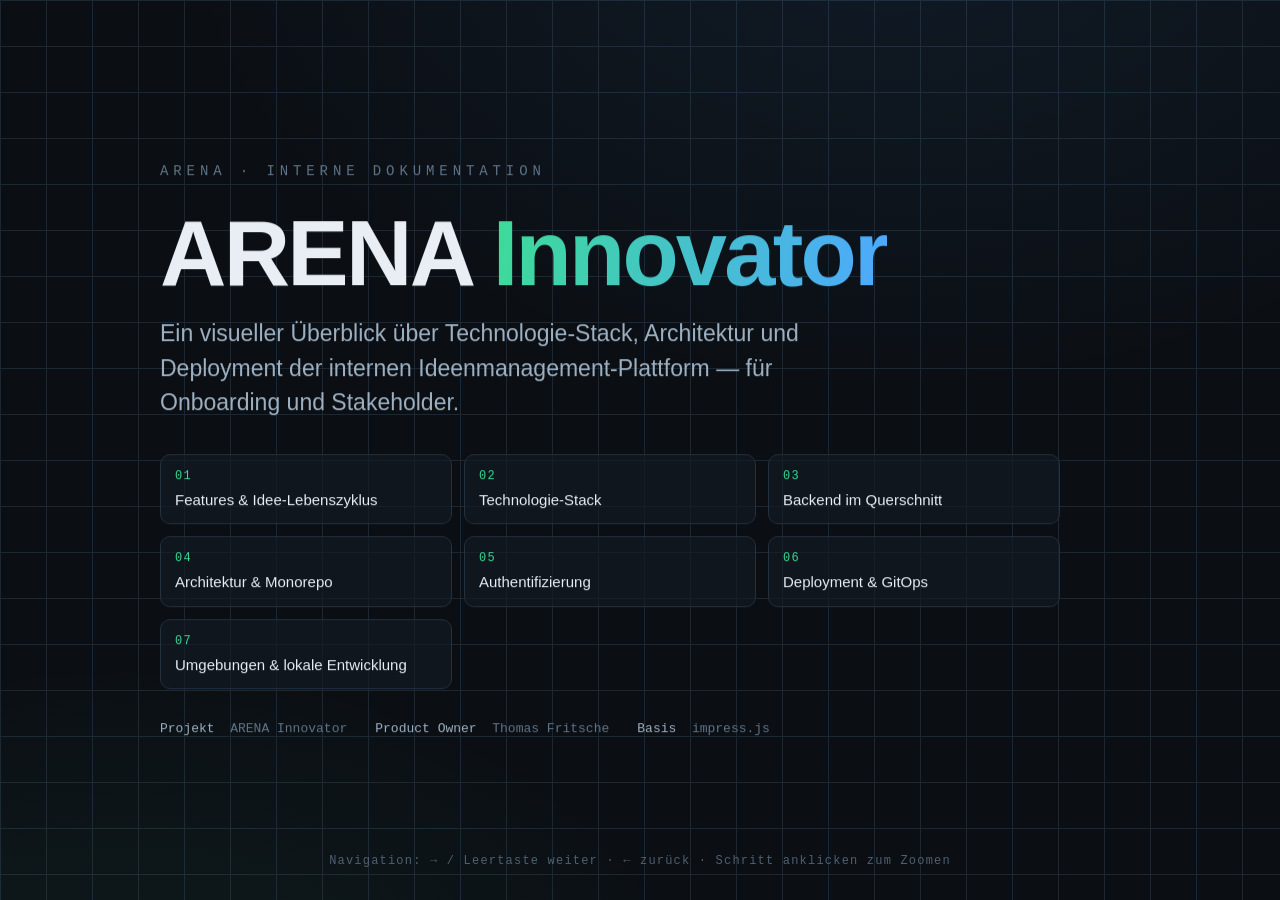
==== commit a966a2cc: "Remove "Issue #263" from cover meta Co-Authored-By: Claude Opus 4.8 (1M context) <noreply@anthropic." ====
--- a/innovator-sdederer/index.html
+++ b/innovator-sdederer/index.html
@@ -40,7 +40,6 @@
             <span><b>Projekt</b> &nbsp;ARENA Innovator</span>
             <span><b>Product Owner</b> &nbsp;Thomas Fritsche</span>
             <span><b>Basis</b> &nbsp;impress.js</span>
-            <span><b>Issue</b> &nbsp;#263</span>
         </div>
     </div>
 
